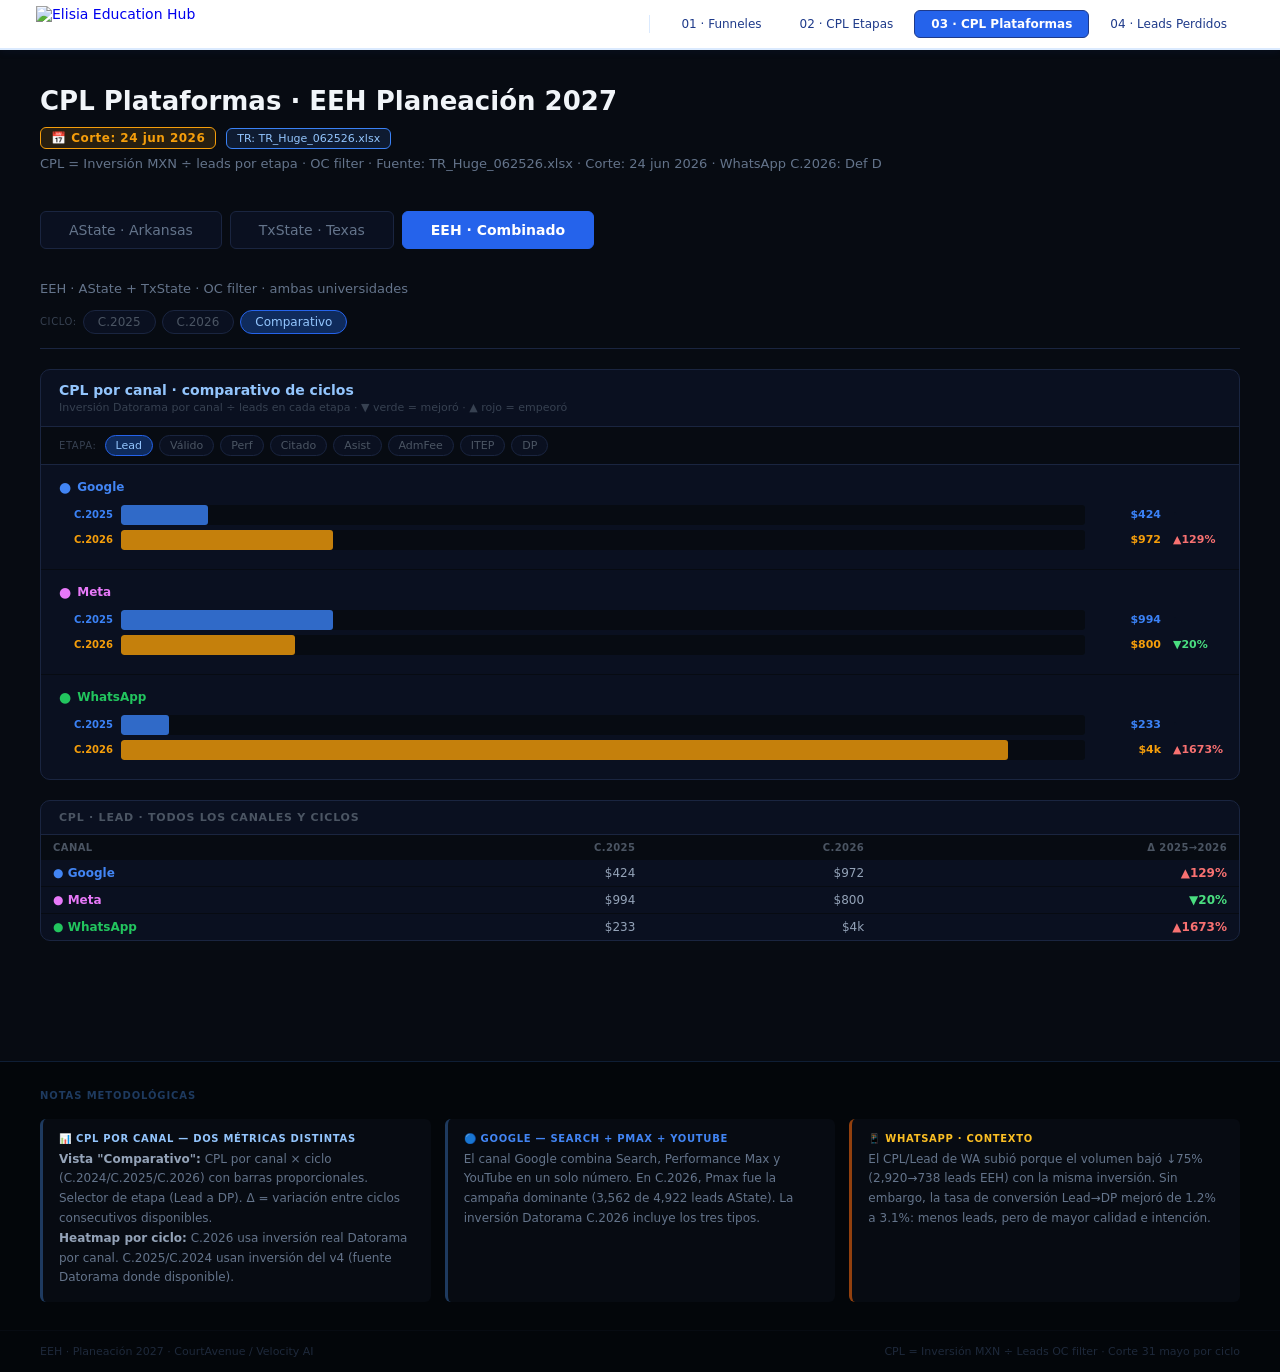
==== canal_rentabilidad.html @ 45e16dbb "Publicar dashboard CPL EEH (Arkansas + Texas) — corte 24/25-jun 2026, TR_Huge_062526 Sitio estático " ====
<!DOCTYPE html>
<html lang="es">
<head>
<meta charset="UTF-8">
<meta name="viewport" content="width=device-width, initial-scale=1">
<title>CPL Plataformas · EEH Planeación 2027</title>
<link rel="stylesheet" href="styles.css">
<style>
.ctrl-row{display:flex;align-items:center;gap:20px;flex-wrap:wrap;margin-bottom:20px;padding-bottom:14px;border-bottom:1px solid #1a2540}
.ctrl-grp{display:flex;align-items:center;gap:6px}
.ctrl-lbl{font-size:10px;color:#374151;text-transform:uppercase;letter-spacing:.06em}
.pill{padding:4px 14px;border-radius:20px;cursor:pointer;font-size:12px;font-weight:500;border:1px solid #1a2540;background:#0a1020;color:#4b5563;transition:.15s}
.pill.active{background:#0f2b5c;color:#93c5fd;border-color:#2563eb}

/* ── Delta Matrix ────────────────────────────────────────────────── */
.dm-wrap{background:#0a1020;border:1px solid #1a2540;border-radius:10px;overflow:hidden;margin-bottom:20px}
.dm-title{padding:12px 18px;border-bottom:1px solid #1a2540;display:flex;align-items:center;gap:12px;flex-wrap:wrap}
.dm-ttl{font-size:14px;font-weight:600;color:#93c5fd}
.dm-sub{font-size:11px;color:#374151}
.dm-legend{display:flex;gap:16px;flex-wrap:wrap;padding:8px 18px;background:#070b12;border-bottom:1px solid #1a2540}
.dm-li{display:flex;align-items:center;gap:6px;font-size:11px;color:#4b5563}
.dm-sq{width:10px;height:10px;border-radius:2px}
table.dm{width:100%;border-collapse:collapse}
table.dm thead th{background:#070b12;color:#374151;padding:8px 6px;text-align:center;font-size:10px;font-weight:600;text-transform:uppercase;letter-spacing:.04em;border-right:1px solid #0a1020;white-space:nowrap}
table.dm thead th:first-child{text-align:left;padding-left:16px;min-width:130px;color:#4b5563}
table.dm tbody tr{border-bottom:1px solid #070b12}
table.dm tbody tr:last-child{border-bottom:none}
table.dm td.dm-ch{padding:10px 8px 10px 16px;font-size:12px;font-weight:600;color:#94a3b8;white-space:nowrap;border-right:1px solid #070b12}
table.dm td.dm-ch span{margin-right:6px}
table.dm td.dm-cell{padding:8px 5px;text-align:center;border-right:1px solid #07090f;vertical-align:middle;min-width:88px;cursor:default}
.dm-pct{font-size:17px;font-weight:700;line-height:1.1}
.dm-mini{font-size:9px;color:#cbd5e1;margin-top:3px;white-space:nowrap}
.dm-dn{color:#4ade80}
.dm-up{color:#f87171}
.dm-flat{color:#4b5563}
.dm-new-lbl{font-size:9px;color:#374151;text-transform:uppercase;letter-spacing:.04em}
.dm-new-val{font-size:13px;font-weight:600;color:#6b7280;margin-top:2px}
.dm-new-sub{font-size:9px;color:#1e3a5f;margin-top:2px}
.dm-base{font-size:10px;color:#1e3a5f;font-style:italic}

/* ── Conversion strip ────────────────────────────────────────────── */
.conv-strip{background:#0a1020;border:1px solid #1a2540;border-radius:10px;padding:16px 18px;margin-bottom:20px}
.cs-ttl{font-size:12px;font-weight:600;color:#64748b;text-transform:uppercase;letter-spacing:.06em;margin-bottom:12px}
.cs-row{display:flex;align-items:center;gap:10px;margin-bottom:8px;flex-wrap:wrap}
.cs-row:last-child{margin-bottom:0}
.cs-ch{font-size:12px;font-weight:600;width:130px;flex-shrink:0}
.cs-bar-wrap{flex:1;min-width:200px;height:28px;background:#070b12;border-radius:4px;overflow:hidden;position:relative;display:flex;align-items:stretch}
.cs-bar25{height:100%;opacity:.55;border-radius:4px 0 0 4px}
.cs-bar26{height:100%;opacity:.85;margin-left:2px;border-radius:0 4px 4px 0}
.cs-labels{display:flex;align-items:center;gap:6px;font-size:11px;white-space:nowrap}
.cs-val25{color:#4b5563}
.cs-val26{font-weight:600}
.cs-arr{font-size:13px;font-weight:700}
.cs-arr.up{color:#4ade80}
.cs-arr.dn{color:#f87171}

/* ── Single-cycle heatmap ────────────────────────────────────────── */
.hm-wrap{background:#0a1020;border:1px solid #1a2540;border-radius:10px;overflow:hidden;margin-bottom:20px}
.hm-header{padding:12px 18px;border-bottom:1px solid #1a2540}
.hm-ttl{font-size:14px;font-weight:600;color:#93c5fd;margin-bottom:2px}
.hm-note{font-size:11px;color:#374151}
table.hm{width:100%;border-collapse:collapse}
table.hm thead th{background:#070b12;color:#4b5563;padding:8px 8px;text-align:center;font-size:10px;font-weight:600;text-transform:uppercase;letter-spacing:.04em;border-right:1px solid #0a1020}
table.hm thead th:first-child{text-align:left;padding-left:16px;width:130px}
table.hm tbody tr{border-bottom:1px solid #070b12}
table.hm tbody tr:last-child{border-bottom:none}
table.hm td.hm-ch{padding:10px 8px 10px 16px;font-size:12px;color:#94a3b8;font-weight:600;white-space:nowrap}
table.hm td.hm-ch span{margin-right:5px}
table.hm td.hm-cell{padding:9px 7px;text-align:center;font-size:12px;font-weight:600;border-right:1px solid #070b12}
table.hm td.hm-sub{font-size:9px;color:#374151;display:block;font-weight:400;margin-top:2px}
table.hm td.hm-dash{text-align:center;font-size:12px;color:#1e293b;border-right:1px solid #070b12;padding:9px 7px}
.hm-legend{display:flex;gap:16px;flex-wrap:wrap;padding:8px 18px;background:#070b12;border-top:1px solid #1a2540}
.lg-i{display:flex;align-items:center;gap:5px;font-size:11px;color:#4b5563}
.lg-sq{width:11px;height:11px;border-radius:2px}

/* ── Global chart ────────────────────────────────────────────────── */
.gchart-wrap{background:#0a1020;border:1px solid #1a2540;border-radius:10px;padding:20px 22px;margin-bottom:24px}
.gchart-ttl{font-size:14px;font-weight:600;color:#93c5fd;margin-bottom:4px}
.gchart-note{font-size:11px;color:#374151;margin-bottom:14px}
.gl-leg{display:flex;gap:14px;flex-wrap:wrap;margin-bottom:14px}
.gl-i{display:flex;align-items:center;gap:5px;font-size:11px;color:#64748b}
.gl-sw{width:22px;height:3px;border-radius:2px}
.gtbl-wrap{background:#0a1020;border:1px solid #1a2540;border-radius:10px;overflow:hidden;margin-bottom:24px}
.gtbl-hdr{padding:10px 18px;font-size:11px;font-weight:600;color:#4b5563;text-transform:uppercase;letter-spacing:.07em;border-bottom:1px solid #1a2540}
table.gtbl{width:100%;border-collapse:collapse;font-size:12px}
table.gtbl thead th{background:#070b12;color:#4b5563;padding:7px 12px;text-align:right;font-weight:600;font-size:10px;text-transform:uppercase}
table.gtbl thead th:first-child{text-align:left}
table.gtbl tbody td{padding:6px 12px;text-align:right;border-bottom:1px solid #070b12}
table.gtbl tbody td:first-child{text-align:left;color:#94a3b8}
table.gtbl tbody tr:last-child td{border-bottom:none}

svg text{font-family:'Inter',system-ui,sans-serif}

/* ── Comparativo chart ───────────────────────────────────────────── */
.cmp-wrap{background:#0a1020;border:1px solid #1a2540;border-radius:10px;overflow:hidden;margin-bottom:20px}
.cmp-hdr{padding:12px 18px;border-bottom:1px solid #1a2540}
.cmp-ttl{font-size:14px;font-weight:600;color:#93c5fd;margin-bottom:3px}
.cmp-sub{font-size:11px;color:#374151}
.cmp-stage-row{display:flex;align-items:center;gap:6px;padding:8px 18px;background:#070b12;border-bottom:1px solid #1a2540;flex-wrap:wrap}
.cmp-slbl{font-size:10px;color:#374151;text-transform:uppercase;letter-spacing:.06em;margin-right:2px}
.cmp-spill{padding:3px 10px;border-radius:12px;cursor:pointer;font-size:11px;font-weight:500;border:1px solid #1a2540;background:#0a1020;color:#4b5563;transition:.15s}
.cmp-spill.active{background:#0f2b5c;color:#93c5fd;border-color:#2563eb}
.cmp-ch-block{padding:14px 18px;border-bottom:1px solid #070b12}
.cmp-ch-block:last-child{border-bottom:none}
.cmp-ch-name{font-size:12px;font-weight:600;margin-bottom:10px;display:flex;align-items:center;gap:6px}
.cmp-bar-row{display:flex;align-items:center;gap:8px;margin-bottom:5px}
.cmp-bar-cy{font-size:10px;font-weight:600;width:54px;flex-shrink:0;text-align:right}
.cmp-bar-outer{flex:1;min-width:80px;height:20px;background:#070b12;border-radius:3px;overflow:hidden;position:relative}
.cmp-bar-fill{height:100%;border-radius:3px}
.cmp-bar-val{font-size:11px;font-weight:600;width:68px;flex-shrink:0;text-align:right}
.cmp-delta{font-size:11px;font-weight:700;width:52px;flex-shrink:0;text-align:left;padding-left:4px}
.cmp-delta.dn{color:#4ade80}
.cmp-delta.up{color:#f87171}
.cmp-delta.flat{color:#4b5563}
.cmp-nodata{font-size:11px;color:#1e293b;font-style:italic;margin-left:4px}

@media(max-width:768px){
  .ctrl-row{flex-direction:column;align-items:flex-start;gap:10px}
  .ctrl-grp{flex-wrap:wrap}
  .dm-wrap,.hm-wrap,.gchart-wrap,.gtbl-wrap,.conv-strip,.cmp-wrap{overflow-x:auto}
  .cs-bar-wrap{min-width:100px}
  .cmp-bar-outer{min-width:60px}
}
</style>
</head>
<body>

<nav class="site-nav">
  <a href="index.html" class="nav-brand"><img src="elisia-logo.webp" class="nav-logo" alt="Elisia Education Hub"></a>
  <div class="nav-sep"></div>
  <div class="nav-divider"></div>
  <a href="funneles_ciclos.html" class="nav-link">01 · Funneles</a>
  <a href="cpl_etapas.html" class="nav-link">02 · CPL Etapas</a>
  <a href="canal_rentabilidad.html" class="nav-link active">03 · CPL Plataformas</a>
  <a href="leads_perdidos.html" class="nav-link">04 · Leads Perdidos</a>
</nav>

<div class="page-body">

<div class="page-header">
  <h1>CPL Plataformas · EEH Planeación 2027</h1>
  <div style="display:flex;align-items:center;gap:10px;margin:6px 0 4px">
    <span id="corte-badge" style="background:#f59e0b22;border:1px solid #f59e0b;border-radius:6px;padding:3px 10px;font-size:12px;font-weight:700;color:#f59e0b;letter-spacing:.04em">📅 Corte: 24 jun 2026</span>
    <span id="tr-badge" style="background:#3b82f622;border:1px solid #3b82f6;border-radius:6px;padding:3px 10px;font-size:11px;color:#93c5fd">TR: TR_Huge_062526.xlsx</span>
  </div>
  <p class="sub" id="canal-sub">CPL = Inversión MXN ÷ leads por etapa · OC filter · WhatsApp C.2026: Def D — LeadSource=whatsapp/ca_facebook_whatsapp OR utm_id=genjo OR LeadManagement="Validado por Genjo"</p>
</div>

<div class="tabs">
  <div class="tab" onclick="setU('astate',this)">AState · Arkansas</div>
  <div class="tab" onclick="setU('txstate',this)">TxState · Texas</div>
  <div class="tab active" onclick="setU('eeh',this)">EEH · Combinado</div>
</div>
<div class="section" id="astate"></div>
<div class="section" id="txstate"></div>
<div class="section active" id="eeh"></div>

<script>
const CICLO_COLORS={'C.2024':'#94a3b8','C.2025':'#3b82f6','C.2026':'#f59e0b'};
// Opción Y · 3 canales de pago (classify_channel de cpl_app.py) · sin TikTok · sin Genjo
const CANAL_COLORS={'Google':'#4285F4','Meta':'#e879f9','WhatsApp':'#22c55e'};
const STAGES=['Lead','Válido','Perfilado','Citado','Asistido','AdmFee','ITEP','DP'];
const STAGES_S=['Lead','Válido','Perf','Citado','Asist','AdmFee','ITEP','DP'];
const PAID_CHS=['Google','Meta','WhatsApp'];

const CORTE_LABEL = '24 jun 2026';
const TR_FILE     = 'TR_Huge_062526.xlsx';

// TR_Huge_062526 (corte 24-jun) · scope Digital · 3 canales de pago classify_channel(cpl_app) · sin Genjo
// Solo canales digitales de pago — sin Web/Campus/Orgánico
// Google incluye Search + Pmax + YouTube combinados
const DATA={
  AState:{
    channels:{
      'Google': {'C.2025':[15168,2466,501,476,240,73,68,47],'C.2026':[5291,2155,325,271,147,42,34,26]},
      'Meta': {'C.2025':[4153,1784,752,709,345,88,81,52],'C.2026':[7182,2698,928,771,402,72,57,33]},
      'WhatsApp': {'C.2025':[2264,1505,433,406,217,46,44,30],'C.2026':[579,540,283,253,142,40,38,23]}
    },
    inv:{'C.2025':10621365,'C.2026':13566218},
    total:{'C.2025':[428,1442,4109,4319,7770,27516,29586,45390],'C.2026':[850,1937,5373,6147,9968,38431,45221,66501]},
    // Inversión real por canal (DATORAMA full cycle, mismo cálculo que cpl_app.py)
    channelInv:{
      'C.2025':{'Google':6192386,'Meta':3843039,'WhatsApp':585940},
      'C.2026':{'Google':4354150,'Meta':7203017,'WhatsApp':2009050}
    },
  },
  TxState:{
    channels:{
      'Google': {'C.2025':[5219,569,106,100,49,12,9,6],'C.2026':[572,227,60,47,26,3,3,1]},
      'Meta': {'C.2025':[3061,1046,380,359,134,17,14,11],'C.2026':[6326,2314,447,379,121,13,13,9]},
      'WhatsApp': {'C.2025':[1522,819,163,145,63,10,7,6],'C.2026':[182,154,88,81,36,5,4,1]}
    },
    inv:{'C.2025':6081691,'C.2026':6080463},
    total:{'C.2025':[566,2230,7462,7950,18047,93564,114749,155941],'C.2026':[768,1931,7497,8674,19489,116932,135121,225202]},
    // Inversión real por canal (DATORAMA full cycle, mismo cálculo que cpl_app.py)
    channelInv:{
      'C.2025':{'Google':2460798,'Meta':3325831,'WhatsApp':295061},
      'C.2026':{'Google':1344889,'Meta':3600592,'WhatsApp':1134983}
    },
  },
};

// EEH = AState + TxState combinados
function buildEEH(){
  const chs=PAID_CHS;
  const channels={};
  chs.forEach(ch=>{
    channels[ch]={};
    ['C.2025','C.2026'].forEach(cy=>{
      const dA=DATA.AState.channels[ch]?.[cy], dT=DATA.TxState.channels[ch]?.[cy];
      if(!dA&&!dT){delete channels[ch]?.[cy]; return;}
      const lA=Array.isArray(dA)?dA:dA?.leads||[],lT=Array.isArray(dT)?dT:dT?.leads||[];
      channels[ch][cy]=Array(8).fill(0).map((_,i)=>(lA[i]||0)+(lT[i]||0));
    });
  });
  const inv={'C.2025':DATA.AState.inv['C.2025']+DATA.TxState.inv['C.2025'],
             'C.2026':DATA.AState.inv['C.2026']+DATA.TxState.inv['C.2026']};
  // Inversión por canal EEH = AState + TxState (todos los ciclos con datos)
  const channelInv={};
  ['C.2025','C.2026'].forEach(cy=>{
    channelInv[cy]={};
    chs.forEach(ch=>{
      const iA=DATA.AState.channelInv?.[cy]?.[ch]||0;
      const iT=DATA.TxState.channelInv?.[cy]?.[ch]||0;
      if(iA||iT) channelInv[cy][ch]=iA+iT;
    });
  });
  // CPL global EEH: derivar leads totales de los arrays pre-calculados (incluye Web/orgánico)
  // para que coincida con cpl_etapas.html (inv total ÷ todos los leads, no solo paid)
  const total={};
  ['C.2025','C.2026'].forEach(cy=>{
    const invA=DATA.AState.inv[cy]||0, invT=DATA.TxState.inv[cy]||0;
    const cA=DATA.AState.total[cy]||[], cT=DATA.TxState.total[cy]||[];
    const totInv=invA+invT;
    total[cy]=Array(8).fill(0).map((_,i)=>{
      const lA=cA[i]>0?Math.round(invA/cA[i]):0;
      const lT=cT[i]>0?Math.round(invT/cT[i]):0;
      return (lA+lT)>0?Math.round(totInv/(lA+lT)):0;
    });
  });
  return{channels,inv,total,channelInv};
}
const EEH=buildEEH();

// Helper: inversión real por canal (Datorama) cuando disponible; fallback = total del ciclo
function getChInv(univData, ch, cy){
  return univData.channelInv?.[cy]?.[ch] ?? univData.inv?.[cy] ?? 0;
}
// Indica si hay inversión real para ese canal/ciclo
function hasRealInv(univData, ch, cy){
  return !!(univData.channelInv?.[cy]?.[ch]);
}

// Helper: get leads array (compatible with old {leads:[]} and new direct array formats)
function getLeads(univData,ch,cy){
  const d=univData.channels[ch]?.[cy]; if(!d) return null;
  return Array.isArray(d)?d:d.leads||null;
}
function getCPL(leads,inv){return leads&&leads[0]>0?Math.round(inv/leads[0]):0;}
function cplAt(leads,i,inv){return leads&&leads[i]>0?Math.round(inv/leads[i]):0;}
function fmtMXN(v){return v>=1e6?`$${(v/1e6).toFixed(2)}M`:v>=1000?`$${Math.round(v/1000)}k`:`$${v}`;}
function fmtPct(v){return `${v.toFixed(1)}%`;}

// ── Delta background color ────────────────────────────────────────
function dmBg(d){
  if(d===null) return '#0a1020';
  if(d<=-50) return '#041a0c';
  if(d<=-25) return '#062010';
  if(d<=-8)  return '#091a12';
  if(d<=8)   return '#0a1020';
  if(d<=25)  return '#1a0e0a';
  if(d<=50)  return '#200f0a';
  return '#1f0808';
}

// ── Delta Matrix (vista Todos: compara C.2025 → C.2026) ──────────
function buildDeltaMatrix(univData){
  const inv25=univData.inv['C.2025']||0, inv26=univData.inv['C.2026']||0;
  if(!inv25||!inv26) return '<p style="color:#374151;padding:16px">Sin datos comparativos.</p>';
  const hasReal26 = !!(univData.channelInv?.['C.2026']);

  let h=`<div class="dm-wrap">
    <div class="dm-title">
      <span class="dm-ttl">Delta CPL · C.2025 → C.2026 · por etapa del funnel</span>
      <span class="dm-sub">▼ verde = CPL bajó (mejor) · ▲ rojo = CPL subió (peor) · C.2026: inversión Datorama real por canal · C.2025: estimación Datorama por canal (nota: suma G+M+WA excede total AState en ~8%; usar como indicativo, no como cifra exacta)</span>
    </div>
    <div class="dm-legend">
      <div class="dm-li"><div class="dm-sq" style="background:#062010"></div>Mejoró &gt;25%</div>
      <div class="dm-li"><div class="dm-sq" style="background:#091a12"></div>Mejoró</div>
      <div class="dm-li"><div class="dm-sq" style="background:#0a1020"></div>Sin cambio</div>
      <div class="dm-li"><div class="dm-sq" style="background:#1a0e0a"></div>Empeoró</div>
      <div class="dm-li"><div class="dm-sq" style="background:#1f0808"></div>Empeoró &gt;50%</div>
      <div class="dm-li" style="margin-left:8px"><span style="color:#1e3a5f">Gris = sin base C.2025</span></div>
    </div>
    <div style="overflow-x:auto">
    <table class="dm">
      <thead><tr>
        <th>Canal</th>`;
  STAGES_S.forEach(s=>h+=`<th>${s}</th>`);
  h+=`</tr></thead><tbody>`;

  PAID_CHS.forEach(ch=>{
    const l25=getLeads(univData,ch,'C.2025'), l26=getLeads(univData,ch,'C.2026');
    if(!l25&&!l26) return;
    const clr=CANAL_COLORS[ch]||'#94a3b8';
    const baseBaja=!l25||l25[0]<80;
    const chLabel=ch==='Google Pmax'?'Pmax · YouTube':ch;
    h+=`<tr><td class="dm-ch"><span style="color:${clr}">●</span>${chLabel}</td>`;

    STAGES.forEach((st,i)=>{
      const chi25=getChInv(univData,ch,'C.2025');
      const chi26=getChInv(univData,ch,'C.2026');
      if(baseBaja){
        const v26=l26?.[i]||0;
        // Sin inversión real por canal → no mostrar CPL ficticio
        if(!hasRealInv(univData,ch,'C.2026')){
          h+=`<td class="dm-cell" style="background:#07090f"><span style="font-size:9px;color:#374151">sin inv.</span></td>`;return;
        }
        const c26=v26>0?Math.round(chi26/v26):0;
        if(!c26){h+=`<td class="dm-cell" style="background:#07090f"><span class="dm-base">—</span></td>`;return;}
        h+=`<td class="dm-cell" style="background:#0c1225">
          <div class="dm-new-lbl" style="font-size:9px;color:#1e3a5f;text-transform:uppercase">C.2026</div>
          <div style="font-size:13px;font-weight:600;color:#4b5563;margin-top:2px">${fmtMXN(c26)}</div>
          <div style="font-size:9px;color:#1e3a5f;margin-top:2px">${v26.toLocaleString()} leads</div>
        </td>`;return;
      }
      const v25=l25[i]||0, v26=l26?.[i]||0;
      const c25=v25>0?Math.round(chi25/v25):0;
      const c26=v26>0?Math.round(chi26/v26):0;
      if(!c25&&!c26){h+=`<td class="dm-cell" style="background:#07090f">—</td>`;return;}
      if(!c25||!c26){
        const cv=c25||c26;
        h+=`<td class="dm-cell" style="background:#0a1020"><span style="color:#374151">${fmtMXN(cv)}</span></td>`;return;
      }
      const d=Math.round((c26-c25)/c25*100);
      const bg=dmBg(d);
      const arrowCls=d<0?'dm-dn':d>0?'dm-up':'dm-flat';
      const arrow=d<0?'▼':d>0?'▲':'—';
      h+=`<td class="dm-cell" style="background:${bg}">
        <div class="dm-pct ${arrowCls}">${arrow}${Math.abs(d)}%</div>
        <div class="dm-mini">${fmtMXN(c25)}→${fmtMXN(c26)}</div>
      </td>`;
    });
    h+=`</tr>`;
  });
  h+=`</tbody></table></div></div>`;

  // Conversion quality strip
  h+=`<div class="conv-strip">
    <div class="cs-ttl">Calidad de conversión · % Lead → DP por canal</div>`;

  const maxR=Math.max(...PAID_CHS.map(ch=>{
    const l25=getLeads(univData,ch,'C.2025'), l26=getLeads(univData,ch,'C.2026');
    return Math.max(l25&&l25[0]>0?l25[7]/l25[0]*100:0, l26&&l26[0]>0?l26[7]/l26[0]*100:0);
  }).filter(v=>v>0))||1;

  PAID_CHS.forEach(ch=>{
    const l25=getLeads(univData,ch,'C.2025'), l26=getLeads(univData,ch,'C.2026');
    const r25=l25&&l25[0]>0?l25[7]/l25[0]*100:0;
    const r26=l26&&l26[0]>0?l26[7]/l26[0]*100:0;
    if(!r25&&!r26) return;
    const clr=CANAL_COLORS[ch]||'#94a3b8';
    const barW25=Math.round(r25/maxR*100), barW26=Math.round(r26/maxR*100);
    const dr=r25>0?Math.round((r26-r25)/r25*100):null;
    const arrCls=dr===null?'':dr>0?'up':'dn';
    const chLabel=ch==='Google Pmax'?'Pmax':ch;
    h+=`<div class="cs-row">
      <div class="cs-ch" style="color:${clr}"><span style="font-size:10px">●</span> ${chLabel}</div>
      <div class="cs-bar-wrap">
        ${r25>0?`<div class="cs-bar25" style="width:${barW25}%;background:${clr}"></div>`:''}
        ${r26>0?`<div class="cs-bar26" style="width:${barW26}%;background:${clr}"></div>`:''}
      </div>
      <div class="cs-labels">
        ${r25>0?`<span class="cs-val25">${r25.toFixed(2)}%</span>`:''}
        ${r25>0&&r26>0?`<span style="color:#1e3a5f">→</span>`:''}
        ${r26>0?`<span class="cs-val26" style="color:${clr}">${r26.toFixed(2)}%</span>`:''}
        ${dr!==null?`<span class="cs-arr ${arrCls}">${dr>0?'▲':'▼'}${Math.abs(dr)}%</span>`:''}
      </div>
    </div>`;
  });
  h+=`</div>`;
  return h;
}

// ── Single-cycle heatmap ──────────────────────────────────────────
function heatClr(t){
  const c=t<.5?[[74,222,128],[251,191,36]]:[[251,191,36],[248,113,113]];
  const s=t<.5?t*2:(t-.5)*2;
  return`rgb(${Math.round(c[0][0]+(c[1][0]-c[0][0])*s)},${Math.round(c[0][1]+(c[1][1]-c[0][1])*s)},${Math.round(c[0][2]+(c[1][2]-c[0][2])*s)})`;
}
function buildHeatmap(univData,ciclo){
  const entries=PAID_CHS.map(ch=>{
    const l=getLeads(univData,ch,ciclo); if(!l||!l[0]) return null;
    const real=hasRealInv(univData,ch,ciclo);
    if(!real) return null; // Sin inversión Datorama por canal → CPL no confiable
    const ci=getChInv(univData,ch,ciclo);
    const cpl=l.map(v=>v>0?Math.round(ci/v):0);
    const r=l[7]/l[0]*100;
    return{ch,cpl,leads:l,r,real};
  }).filter(Boolean);
  if(!entries.length) return '<p style="color:#374151;padding:16px">Sin datos.</p>';

  const mins=Array(8).fill(Infinity), maxs=Array(8).fill(0);
  entries.forEach(e=>e.cpl.forEach((v,i)=>{if(v>0){mins[i]=Math.min(mins[i],v);maxs[i]=Math.max(maxs[i],v);}}));
  const rVals=entries.map(e=>e.r).filter(v=>v>0);
  const rMin=Math.min(...rVals)||0, rMax=Math.max(...rVals)||1;

  let h=`<div class="hm-wrap">
    <div class="hm-header">
      <div class="hm-ttl">Mapa de calor · CPL por canal · ${ciclo}</div>
      <div class="hm-note">Verde = CPL más bajo (mejor) · Rojo = más alto · Comparación relativa entre canales en cada columna</div>
    </div>
    <div style="overflow-x:auto"><table class="hm">
      <thead><tr><th>Canal</th>`;
  STAGES_S.forEach(s=>h+=`<th>${s}</th>`);
  h+=`<th>L→DP</th></tr></thead><tbody>`;

  entries.forEach(e=>{
    const clr=CANAL_COLORS[e.ch]||'#94a3b8';
    const lbl=e.ch==='Google Pmax'?'Pmax':e.ch;
    const tag=e.real?'':' <span style="color:#374151;font-size:8px">est.</span>';
    h+=`<tr><td class="hm-ch"><span style="color:${clr}">●</span>${lbl}${tag}</td>`;
    e.cpl.forEach((v,i)=>{
      if(!v||maxs[i]===0){h+=`<td class="hm-dash">—</td>`;return;}
      const norm=maxs[i]===mins[i]?0.5:(v-mins[i])/(maxs[i]-mins[i]);
      const bg=heatClr(norm);
      h+=`<td class="hm-cell" style="background:${bg}18;border-bottom:3px solid ${bg}50">
        <span style="color:${bg}">${fmtMXN(v)}</span>
        <span class="hm-sub">${e.leads[i].toLocaleString()}</span>
      </td>`;
    });
    if(e.r>0){
      const norm=rMax===rMin?0.5:1-(e.r-rMin)/(rMax-rMin);
      const bg=heatClr(norm);
      h+=`<td class="hm-cell" style="background:${bg}18;border-bottom:3px solid ${bg}50"><span style="color:${bg}">${e.r.toFixed(2)}%</span></td>`;
    } else h+=`<td class="hm-dash">—</td>`;
    h+=`</tr>`;
  });
  h+=`</tbody></table>
    <div class="hm-legend">
      <div class="lg-i"><div class="lg-sq" style="background:#4ade80"></div>Más barato</div>
      <div class="lg-i"><div class="lg-sq" style="background:#fbbf24"></div>Intermedio</div>
      <div class="lg-i"><div class="lg-sq" style="background:#f87171"></div>Más caro</div>
      <div class="lg-i" style="margin-left:8px;color:#374151">Último col = % Lead→DP</div>
    </div>
  </div></div>`;
  return h;
}

// ── Global CPL line chart ─────────────────────────────────────────
function buildGlobalChart(totalData){
  const ciclos=Object.keys(totalData).filter(c=>totalData[c]);
  const W=720,H=210,PL=58,PR=20,PT=26,PB=34,MID=330;
  const CW_L=MID-PL,CW_R=W-PR-MID,CH=H-PT-PB;
  let maxL=0,maxR=0;
  ciclos.forEach(c=>{const a=totalData[c];[0,1,2,3].forEach(i=>{if(a[i]>maxL)maxL=a[i];});[3,4,5,6,7].forEach(i=>{if(a[i]>maxR)maxR=a[i];});});
  maxL=Math.ceil(maxL*1.12);maxR=Math.ceil(maxR*1.12);
  const xL=i=>PL+i*(CW_L/3),xR=i=>MID+i*(CW_R/4);
  const yL=v=>v?PT+CH-(v/maxL)*CH:null,yR=v=>v?PT+CH-(v/maxR)*CH:null;
  const fK=v=>v>=1e6?`${(v/1e6).toFixed(1)}M`:v>=1000?`${Math.round(v/1000)}k`:`${v}`;
  let s=`<svg width="${W}" height="${H}" viewBox="0 0 ${W} ${H}" style="display:block;overflow:visible">`;
  [.25,.5,.75,1].forEach(f=>{
    const yl=PT+CH-f*CH;
    s+=`<line x1="${PL}" y1="${yl}" x2="${MID}" y2="${yl}" stroke="#0f1e35" stroke-width="1"/>`;
    s+=`<text x="${PL-4}" y="${yl+4}" text-anchor="end" font-size="9" fill="#374151">${fK(Math.round(maxL*f))}</text>`;
    s+=`<line x1="${MID}" y1="${yl}" x2="${W-PR}" y2="${yl}" stroke="#0f1e35" stroke-width="1"/>`;
    s+=`<text x="${W-PR+3}" y="${yl+4}" font-size="9" fill="#374151">${fK(Math.round(maxR*f))}</text>`;
  });
  s+=`<text x="${PL+(MID-PL)/2}" y="${PT-10}" text-anchor="middle" font-size="9" fill="#1e3a5f" font-weight="600">ADQUISICIÓN</text>`;
  s+=`<text x="${MID+(W-PR-MID)/2}" y="${PT-10}" text-anchor="middle" font-size="9" fill="#1e3a5f" font-weight="600">CONVERSIÓN PROFUNDA</text>`;
  s+=`<line x1="${MID}" y1="${PT-6}" x2="${MID}" y2="${H-PB}" stroke="#1e3a5f" stroke-width="1.5" stroke-dasharray="4,3"/>`;
  ['Lead','Válido','Perf','Citado'].forEach((n,i)=>s+=`<text x="${xL(i)}" y="${H-PB+14}" text-anchor="middle" font-size="9" fill="#4b5563">${n}</text>`);
  ['Citado','Asist','AdmFee','ITEP','DP'].forEach((n,i)=>s+=`<text x="${xR(i)}" y="${H-PB+14}" text-anchor="middle" font-size="9" fill="#4b5563">${n}</text>`);
  ciclos.forEach(c=>{
    const arr=totalData[c],clr=CICLO_COLORS[c]||'#94a3b8';
    const lp=[0,1,2,3].map((si,xi)=>({x:xL(xi),y:yL(arr[si]),v:arr[si]})).filter(p=>p.y);
    if(lp.length>1){
      s+=`<path d="${lp.map((p,i)=>`${i===0?'M':'L'}${p.x},${p.y}`).join(' ')}" stroke="${clr}" stroke-width="1.5" fill="none"/>`;
      lp.forEach((p,i)=>{s+=`<circle cx="${p.x}" cy="${p.y}" r="3" fill="${clr}"/>`;if(i===0||i===lp.length-1)s+=`<text x="${p.x}" y="${p.y-8}" text-anchor="middle" font-size="9" fill="${clr}">${fK(p.v)}</text>`;});
    }
    const rp=[3,4,5,6,7].map((si,xi)=>({x:xR(xi),y:yR(arr[si]),v:arr[si]})).filter(p=>p.y);
    if(rp.length>1){
      s+=`<path d="${rp.map((p,i)=>`${i===0?'M':'L'}${p.x},${p.y}`).join(' ')}" stroke="${clr}" stroke-width="1.5" fill="none"/>`;
      rp.forEach((p,i)=>{s+=`<circle cx="${p.x}" cy="${p.y}" r="3" fill="${clr}"/>`;if(i===0||i===rp.length-1)s+=`<text x="${p.x}" y="${p.y-8}" text-anchor="middle" font-size="9" fill="${clr}">${fK(p.v)}</text>`;});
    }
  });
  const legY=H-PB+28;
  ciclos.forEach((c,i)=>{const clr=CICLO_COLORS[c]||'#94a3b8';s+=`<rect x="${PL+i*90}" y="${legY}" width="18" height="3" rx="1" fill="${clr}"/><text x="${PL+i*90+22}" y="${legY+4}" font-size="10" fill="${clr}">${c}</text>`;});
  return s+`</svg>`;
}
function buildGlobalTable(totalData){
  const ciclos=Object.keys(totalData).filter(c=>totalData[c]);
  const fMXN=v=>v>=1e6?`$${(v/1e6).toFixed(2)}M`:v>=1000?`$${Math.round(v/1000)}k`:`$${v}`;
  let h=`<table class="gtbl"><thead><tr><th>Etapa</th>`;
  ciclos.forEach(c=>h+=`<th style="color:${CICLO_COLORS[c]||'#94a3b8'}">${c}</th>`);
  if(ciclos.length>=2) h+=`<th>${ciclos[ciclos.length-2].replace('C.','')}→${ciclos[ciclos.length-1].replace('C.','')}</th>`;
  h+=`</tr></thead><tbody>`;
  STAGES.forEach((sn,si)=>{
    const vals=ciclos.map(c=>totalData[c]?.[si]||0);
    h+=`<tr><td>${sn}</td>`;
    vals.forEach(v=>h+=`<td>${v?fMXN(v):'—'}</td>`);
    if(ciclos.length>=2&&vals[0]&&vals[vals.length-1]){
      const d=Math.round((vals[vals.length-1]-vals[vals.length-2])/vals[vals.length-2]*100);
      h+=`<td style="color:${d<0?'#4ade80':'#f87171'};font-weight:600">${d<0?'▼':'▲'} ${Math.abs(d)}%</td>`;
    } else h+=`<td style="color:#374151">—</td>`;
    h+=`</tr>`;
  });
  return h+`</tbody></table>`;
}

// ── Comparativo chart ────────────────────────────────────────────
const COMP_STAGE={astate:0,txstate:0,eeh:0};

function buildComparativo(univData,uid,stageIdx){
  stageIdx=stageIdx||COMP_STAGE[uid]||0;
  const ALL_CY=['C.2024','C.2025','C.2026'];
  // Ciclos que tienen al menos un canal con datos
  const availCy=ALL_CY.filter(cy=>PAID_CHS.some(ch=>{const l=getLeads(univData,ch,cy);return l&&l[stageIdx]>0;}));
  if(availCy.length===0) return '<p style="color:#374151;padding:16px">Sin datos.</p>';

  // CPL por canal × ciclo en etapa stageIdx
  const cplD={};
  PAID_CHS.forEach(ch=>{
    cplD[ch]={};
    availCy.forEach(cy=>{
      const l=getLeads(univData,ch,cy);
      if(!l||!l[stageIdx]) return;
      const inv=getChInv(univData,ch,cy);
      cplD[ch][cy]=Math.round(inv/l[stageIdx]);
    });
  });

  // Escala global
  const allVals=Object.values(cplD).flatMap(d=>Object.values(d)).filter(v=>v>0);
  const maxCPL=Math.max(...allVals,1);

  // Selectores de etapa
  let h=`<div class="cmp-wrap">
  <div class="cmp-hdr">
    <div class="cmp-ttl">CPL por canal · comparativo de ciclos</div>
    <div class="cmp-sub">Inversión Datorama por canal ÷ leads en cada etapa · ▼ verde = mejoró · ▲ rojo = empeoró</div>
  </div>
  <div class="cmp-stage-row"><span class="cmp-slbl">Etapa:</span>`;
  STAGES_S.forEach((s,i)=>{
    h+=`<div class="cmp-spill${i===stageIdx?' active':''}" onclick="setCmpStage('${uid}',${i})">${s}</div>`;
  });
  h+=`</div>`;

  // Barra por canal
  PAID_CHS.forEach(ch=>{
    const chD=cplD[ch];
    const cyCnt=Object.keys(chD).length;
    if(!cyCnt) return;
    const clr=CANAL_COLORS[ch]||'#94a3b8';
    h+=`<div class="cmp-ch-block">
      <div class="cmp-ch-name" style="color:${clr}"><span style="font-size:14px">●</span>${ch}</div>`;

    availCy.forEach((cy,cyIdx)=>{
      const val=chD[cy];
      const cyClr=CICLO_COLORS[cy]||'#94a3b8';
      const barW=val?Math.round(val/maxCPL*92):0;

      // Delta respecto al ciclo anterior disponible
      let deltaHtml='<span></span>';
      if(cyIdx>0){
        const prev=availCy.slice(0,cyIdx).reverse().find(pcy=>chD[pcy]);
        if(prev&&val&&chD[prev]){
          const d=Math.round((val-chD[prev])/chD[prev]*100);
          const cls=d<0?'dn':d>0?'up':'flat';
          deltaHtml=`<span class="cmp-delta ${cls}">${d<0?'▼':'▲'}${Math.abs(d)}%</span>`;
        } else {
          deltaHtml=`<span class="cmp-delta flat">—</span>`;
        }
      } else {
        deltaHtml=`<span class="cmp-delta flat" style="color:#0a1020">·</span>`;
      }

      h+=`<div class="cmp-bar-row">
        <div class="cmp-bar-cy" style="color:${cyClr}">${cy}</div>
        <div class="cmp-bar-outer">
          ${val?`<div class="cmp-bar-fill" style="width:${barW}%;background:${cyClr};opacity:.8"></div>`:''}
        </div>
        <div class="cmp-bar-val" style="color:${val?cyClr:'#1e293b'}">${val?fmtMXN(val):'—'}</div>
        ${deltaHtml}
      </div>`;
    });
    h+=`</div>`;
  });
  h+=`</div>`;

  // Tabla resumen
  h+=`<div class="gtbl-wrap">
    <div class="gtbl-hdr">CPL · ${STAGES[stageIdx]} · todos los canales y ciclos</div>
    <div style="overflow-x:auto"><table class="gtbl"><thead><tr><th>Canal</th>`;
  availCy.forEach(cy=>h+=`<th>${cy}</th>`);
  for(let i=1;i<availCy.length;i++) h+=`<th>Δ ${availCy[i-1].slice(2)}→${availCy[i].slice(2)}</th>`;
  h+=`</tr></thead><tbody>`;

  PAID_CHS.forEach(ch=>{
    const vals=availCy.map(cy=>cplD[ch][cy]||null);
    if(vals.every(v=>!v)) return;
    const clr=CANAL_COLORS[ch]||'#94a3b8';
    h+=`<tr><td style="color:${clr};font-weight:600">● ${ch}</td>`;
    vals.forEach(v=>h+=`<td style="color:${v?'#94a3b8':'#1e293b'}">${v?fmtMXN(v):'—'}</td>`);
    for(let i=1;i<availCy.length;i++){
      const prev=vals[i-1],curr=vals[i];
      if(prev&&curr){const d=Math.round((curr-prev)/prev*100);h+=`<td style="color:${d<0?'#4ade80':'#f87171'};font-weight:600">${d<0?'▼':'▲'}${Math.abs(d)}%</td>`;}
      else h+=`<td style="color:#1e293b">—</td>`;
    }
    h+=`</tr>`;
  });
  h+=`</tbody></table></div></div>`;
  return h;
}

function setCmpStage(uid,idx){
  COMP_STAGE[uid]=idx;
  const uD=getUnivData(uid);
  document.getElementById(`content-${uid}`).innerHTML=buildComparativo(uD,uid,idx);
}

// ── Estado + render ───────────────────────────────────────────────
const ST={astate:{ciclo:'C.2026'},txstate:{ciclo:'C.2026'},eeh:{ciclo:'Comparativo'}};

function getUnivData(uid){return uid==='astate'?DATA.AState:uid==='txstate'?DATA.TxState:EEH;}

function renderContent(uid){
  const uD=getUnivData(uid), {ciclo}=ST[uid];
  const el=document.getElementById(`content-${uid}`);
  if(ciclo==='Comparativo'){
    el.innerHTML=buildComparativo(uD,uid);
  } else {
    const leg=Object.keys(uD.total).filter(c=>uD.total[c]).map(c=>`<div class="gl-i"><div class="gl-sw" style="background:${CICLO_COLORS[c]||'#94a3b8'}"></div>${c}</div>`).join('');
    el.innerHTML=buildHeatmap(uD,ciclo)+`
      <div class="gchart-wrap">
        <div class="gchart-ttl">CPL Global · todos los canales combinados</div>
        <div class="gchart-note">Inversión total ÷ leads totales por etapa</div>
        <div class="gl-leg">${leg}</div>
        ${buildGlobalChart(uD.total)}
      </div>
      <div class="gtbl-wrap">
        <div class="gtbl-hdr">CPL por etapa en MXN — comparativo por ciclo</div>
        ${buildGlobalTable(uD.total)}
      </div>`;
  }
}

function renderSection(uid){
  const uD=getUnivData(uid);
  const name=uid==='astate'?'Arkansas State · AState':uid==='txstate'?'Texas State · TxState':'EEH · AState + TxState';
  const ciclosDisp=Object.keys(uD.total).filter(c=>uD.total[c]);
  document.getElementById(uid).innerHTML=`
    <h2 style="font-size:13px;color:#64748b;font-weight:500;margin-bottom:14px">${name} · OC filter · ambas universidades</h2>
    <div class="ctrl-row">
      <div class="ctrl-grp">
        <span class="ctrl-lbl">Ciclo:</span>
        ${ciclosDisp.map(c=>`<div class="pill${ST[uid].ciclo===c?' active':''}" onclick="setCiclo('${uid}','${c}',this)">${c}</div>`).join('')}
        <div class="pill${ST[uid].ciclo==='Comparativo'?' active':''}" onclick="setCiclo('${uid}','Comparativo',this)">Comparativo</div>
      </div>
    </div>
    <div id="content-${uid}"></div>`;
  renderContent(uid);
}

function setU(id,el){
  document.querySelectorAll('.tab').forEach(t=>t.classList.remove('active'));
  document.querySelectorAll('.section').forEach(s=>s.classList.remove('active'));
  el.classList.add('active');
  document.getElementById(id).classList.add('active');
}
function setCiclo(uid,ciclo,el){
  ST[uid].ciclo=ciclo;
  document.getElementById(uid).querySelectorAll('.ctrl-grp .pill').forEach(p=>p.classList.remove('active'));
  el.classList.add('active');
  renderContent(uid);
}

renderSection('astate');
renderSection('txstate');
renderSection('eeh');

// Actualizar textos estáticos con constantes dinámicas
const _cb=document.getElementById('corte-badge'); if(_cb) _cb.textContent=`📅 Corte: ${CORTE_LABEL}`;
const _tb=document.getElementById('tr-badge');    if(_tb) _tb.textContent=`TR: ${TR_FILE}`;
const _cs=document.getElementById('canal-sub');   if(_cs) _cs.textContent=`CPL = Inversión MXN ÷ leads por etapa · OC filter · Fuente: ${TR_FILE} · Corte: ${CORTE_LABEL} · WhatsApp C.2026: Def D`;
const _cf=document.getElementById('canal-footer');if(_cf) _cf.textContent=`CPL = Inversión MXN ÷ Leads OC filter · Fuente: ${TR_FILE} · Corte ${CORTE_LABEL}`;
</script>

</div><!-- end .page-body -->

<div class="page-notes">
  <div class="pn-title">Notas metodológicas</div>
  <div class="pn-grid">
    <div class="pn-item">
      <div class="pn-tag" style="color:#93c5fd">📊 CPL por canal — dos métricas distintas</div>
      <div class="pn-body"><strong>Vista "Comparativo":</strong> CPL por canal × ciclo (C.2024/C.2025/C.2026) con barras proporcionales. Selector de etapa (Lead a DP). Δ = variación entre ciclos consecutivos disponibles.<br><strong>Heatmap por ciclo:</strong> C.2026 usa inversión real Datorama por canal. C.2025/C.2024 usan inversión del v4 (fuente Datorama donde disponible).</div>
    </div>
    <div class="pn-item">
      <div class="pn-tag" style="color:#4285F4">🔵 Google — Search + Pmax + YouTube</div>
      <div class="pn-body">El canal Google combina Search, Performance Max y YouTube en un solo número. En C.2026, Pmax fue la campaña dominante (3,562 de 4,922 leads AState). La inversión Datorama C.2026 incluye los tres tipos.</div>
    </div>
    <div class="pn-item amber">
      <div class="pn-tag" style="color:#fbbf24">📱 WhatsApp · contexto</div>
      <div class="pn-body">El CPL/Lead de WA subió porque el volumen bajó ↓75% (2,920→738 leads EEH) con la misma inversión. Sin embargo, la tasa de conversión Lead→DP mejoró de 1.2% a 3.1%: menos leads, pero de mayor calidad e intención.</div>
    </div>
  </div>
</div>
<div class="page-footer">
  <span>EEH · Planeación 2027 · CourtAvenue / Velocity AI</span>
  <span id="canal-footer">CPL = Inversión MXN ÷ Leads OC filter · Corte 31 mayo por ciclo</span>
</div>
</body>
</html>
---- styles.css ----
/* ── EEH · Planeación 2027 · Shared Styles ── */

/* Variables */
:root {
  --bg:        #070b12;
  --bg-card:   #0e1520;
  --bg-panel:  #0a1020;
  --bg-deep:   #030508;
  --border:    #1a2540;
  --border-subtle: #0f1e35;

  --txt-primary:   #f1f5f9;
  --txt-secondary: #94a3b8;
  --txt-muted:     #64748b;
  --txt-dim:       #374151;

  --blue:       #2563eb;
  --blue-deep:  #1e3a8a;
  --blue-light: #93c5fd;
  --blue-pale:  #dbeafe;
  --blue-bg:    #0f2b5c;

  --green: #4ade80;
  --amber: #fbbf24;
  --red:   #f87171;

  --r-sm: 6px;
  --r:    10px;
  --r-lg: 14px;

  --font: 'Inter', system-ui, -apple-system, sans-serif;
  --nav-h: 50px;
}

/* Reset */
*, *::before, *::after { box-sizing: border-box; margin: 0; padding: 0; }

body {
  background: var(--bg);
  color: var(--txt-secondary);
  font-family: var(--font);
  font-size: 14px;
  min-height: 100vh;
  padding-top: var(--nav-h);  /* compensar nav fixed */
}

/* ── NAV (fixed, full-width, idéntico en todas las páginas) ── */
.site-nav {
  position: fixed;
  top: 0; left: 0; right: 0;
  height: var(--nav-h);
  z-index: 200;
  display: flex;
  align-items: center;
  gap: 4px;
  padding: 0 36px;
  background: #ffffff;
  border-bottom: 2px solid var(--blue-pale);
  box-shadow: 0 2px 8px rgba(30,58,138,.10);
}

.nav-logo{height:36px;width:auto;display:block}
.nav-brand{display:flex;align-items:center;text-decoration:none;flex-shrink:0}
a.nav-brand:hover { color: var(--blue); }
.nav-sep   { flex: 1; }
.nav-divider { width: 1px; height: 18px; background: var(--blue-pale); margin: 0 10px; }
.nav-link {
  font-size: 12px;
  font-weight: 500;
  color: var(--blue-deep);
  text-decoration: none;
  padding: 6px 16px;
  border-radius: var(--r-sm);
  border: 1px solid transparent;
  white-space: nowrap;
  transition: background .15s, color .15s;
}
.nav-link:hover { background: #eff6ff; border-color: var(--blue-pale); }
.nav-link.active {
  background: var(--blue);
  color: #ffffff;
  border-color: var(--blue-deep);
  font-weight: 700;
}

/* ── CONTENIDO (wrapper con padding horizontal) ── */
.page-body {
  padding: 36px 40px 48px;
}

/* ── CABECERA DE PÁGINA ── */
.page-header { margin-bottom: 36px; }
.page-header h1 {
  font-size: 26px;
  font-weight: 700;
  color: var(--txt-primary);
  line-height: 1.2;
  margin-bottom: 10px;
}
.page-header .sub {
  font-size: 13px;
  color: var(--txt-muted);
  line-height: 1.65;
}

/* ── TABS (universidades) ── */
.tabs { display: flex; gap: 8px; margin-bottom: 32px; flex-wrap: wrap; }
.tab {
  padding: 10px 28px;
  background: var(--bg-panel);
  color: var(--txt-muted);
  border: 1px solid var(--border);
  border-radius: var(--r-sm);
  cursor: pointer;
  font-size: 14px;
  font-weight: 500;
  font-family: var(--font);
  transition: .15s;
}
.tab:hover { border-color: var(--blue); color: var(--blue-light); }
.tab.active {
  background: var(--blue);
  color: #ffffff;
  border-color: var(--blue);
  font-weight: 700;
}
.section { display: none; }
.section.active { display: block; }

/* ── SECTION LABEL ── */
.section-label {
  font-size: 11px;
  font-weight: 600;
  color: var(--txt-dim);
  text-transform: uppercase;
  letter-spacing: .08em;
  margin: 32px 0 14px;
}

/* ── CARD ── */
.card {
  background: var(--bg-card);
  border: 1px solid var(--border);
  border-radius: var(--r-lg);
  padding: 20px 22px;
}
.card-ttl {
  font-size: 11px;
  font-weight: 700;
  color: var(--txt-dim);
  text-transform: uppercase;
  letter-spacing: .07em;
  margin-bottom: 14px;
}

/* ── CHART WRAP ── */
.chart-wrap {
  background: var(--bg-card);
  border: 1px solid var(--border);
  border-radius: var(--r-lg);
  padding: 22px;
  margin-bottom: 28px;
}
.chart-ttl  { font-size: 15px; font-weight: 700; color: var(--blue-light); margin-bottom: 6px; }
.chart-note { font-size: 11px; color: var(--txt-dim); margin-bottom: 18px; line-height: 1.55; }
svg.cpline  { display: block; width: 100%; overflow: visible; }

/* ── LEGEND ── */
.legend { display: flex; gap: 18px; flex-wrap: wrap; margin-bottom: 18px; }
.lg { display: flex; align-items: center; gap: 6px; font-size: 12px; color: var(--txt-muted); }
.lg-line { width: 28px; height: 3px; border-radius: 2px; }
.lg-dot  { width: 8px; height: 8px; border-radius: 50%; }

/* ── WARN BOX ── */
.warn-box {
  background: #1a0a00;
  border: 1px solid #7c3a00;
  border-radius: var(--r);
  padding: 16px 20px;
  margin-bottom: 28px;
}
.warn-ttl {
  font-size: 12px; font-weight: 700; color: #fb923c;
  text-transform: uppercase; letter-spacing: .06em; margin-bottom: 8px;
}
.warn-body { font-size: 13px; color: #d97706; line-height: 1.65; }
.warn-body strong { color: var(--amber); }

/* ── OBS PANEL ── */
.obs-grid { display: grid; grid-template-columns: 1fr 1fr; gap: 18px; margin-bottom: 28px; }
.obs-card { background: var(--bg-card); border: 1px solid var(--border); border-radius: var(--r-lg); padding: 18px 20px; }
.obs-ttl  { font-size: 13px; font-weight: 700; text-transform: uppercase; letter-spacing: .06em; margin-bottom: 12px; }
.obs-item { display: flex; gap: 8px; margin-bottom: 8px; font-size: 13px; line-height: 1.55; }
.obs-icon { flex-shrink: 0; font-size: 14px; width: 20px; }
.obs-txt  { color: var(--txt-secondary); }
.obs-txt strong { color: var(--txt-primary); }

/* ── TABLES ── */
.tbl-wrap {
  background: var(--bg-card);
  border: 1px solid var(--border);
  border-radius: var(--r);
  overflow: hidden;
  margin-bottom: 20px;
}
table { width: 100%; border-collapse: collapse; font-size: 12px; }
thead th {
  background: var(--bg-panel);
  color: var(--txt-dim);
  padding: 9px 12px;
  text-align: right;
  font-weight: 600;
  font-size: 11px;
  text-transform: uppercase;
  letter-spacing: .04em;
}
thead th:first-child { text-align: left; }
tbody td { padding: 7px 12px; text-align: right; border-bottom: 1px solid var(--bg-panel); }
tbody td:first-child { text-align: left; color: var(--txt-secondary); font-weight: 500; }
tbody tr.total-row td { background: #0c1829; font-weight: 700; }
tbody tr.total-row td:first-child { color: var(--blue-light); }
.green  { color: var(--green); }
.yellow { color: var(--amber); }
.red    { color: var(--red); }
.dim    { color: var(--txt-dim); }

/* ── PAGE NOTES (footer metodológico) ── */
.page-notes {
  padding: 28px 40px;
  background: #03060a;
  border-top: 1px solid var(--border-subtle);
  margin-top: 48px;
}
.pn-title {
  font-size: 10px; font-weight: 700; color: #1e3a5f;
  text-transform: uppercase; letter-spacing: .09em; margin-bottom: 18px;
}
.pn-grid { display: grid; grid-template-columns: repeat(3,1fr); gap: 14px; }
.pn-item {
  background: var(--bg);
  border-radius: var(--r-sm);
  padding: 14px 16px;
  border-left: 3px solid #1e3a5f;
}
.pn-item.green { border-left-color: #166534; }
.pn-item.amber { border-left-color: #92400e; }
.pn-tag { font-size: 10px; font-weight: 700; text-transform: uppercase; letter-spacing: .07em; margin-bottom: 6px; }
.pn-body { font-size: 12px; color: var(--txt-muted); line-height: 1.65; }
.pn-body strong { color: var(--txt-secondary); }
.pn-body code { background: var(--border-subtle); color: var(--blue-light); padding: 1px 5px; border-radius: 3px; font-size: 11px; }

/* ── PAGE FOOTER ── */
.page-footer {
  padding: 14px 40px;
  font-size: 11px;
  color: #1e293b;
  display: flex;
  justify-content: space-between;
  border-top: 1px solid #070b12;
  background: #03060a;
}

/* ── RESPONSIVE ── */
@media (max-width: 900px) {
  .page-body { padding: 24px 20px 40px; }
  .page-notes, .page-footer { padding-left: 20px; padding-right: 20px; }
}
@media (max-width: 600px) {
  :root { --nav-h: 100px; } /* nav wraps on mobile */
  body { padding-top: var(--nav-h); }
  .site-nav { padding: 8px 14px; flex-wrap: wrap; height: auto; }
  .nav-divider { display: none; }
  .nav-link { font-size: 11px; padding: 4px 10px; }
  .tabs { gap: 4px; }
  .tab { padding: 8px 16px; font-size: 12px; }
  .page-body { padding: 16px 14px 32px; }
  .page-notes { padding: 20px 14px; }
  .pn-grid { grid-template-columns: 1fr; }
  .page-footer { flex-direction: column; gap: 4px; padding: 12px 14px; }
  .obs-grid { grid-template-columns: 1fr; }
}
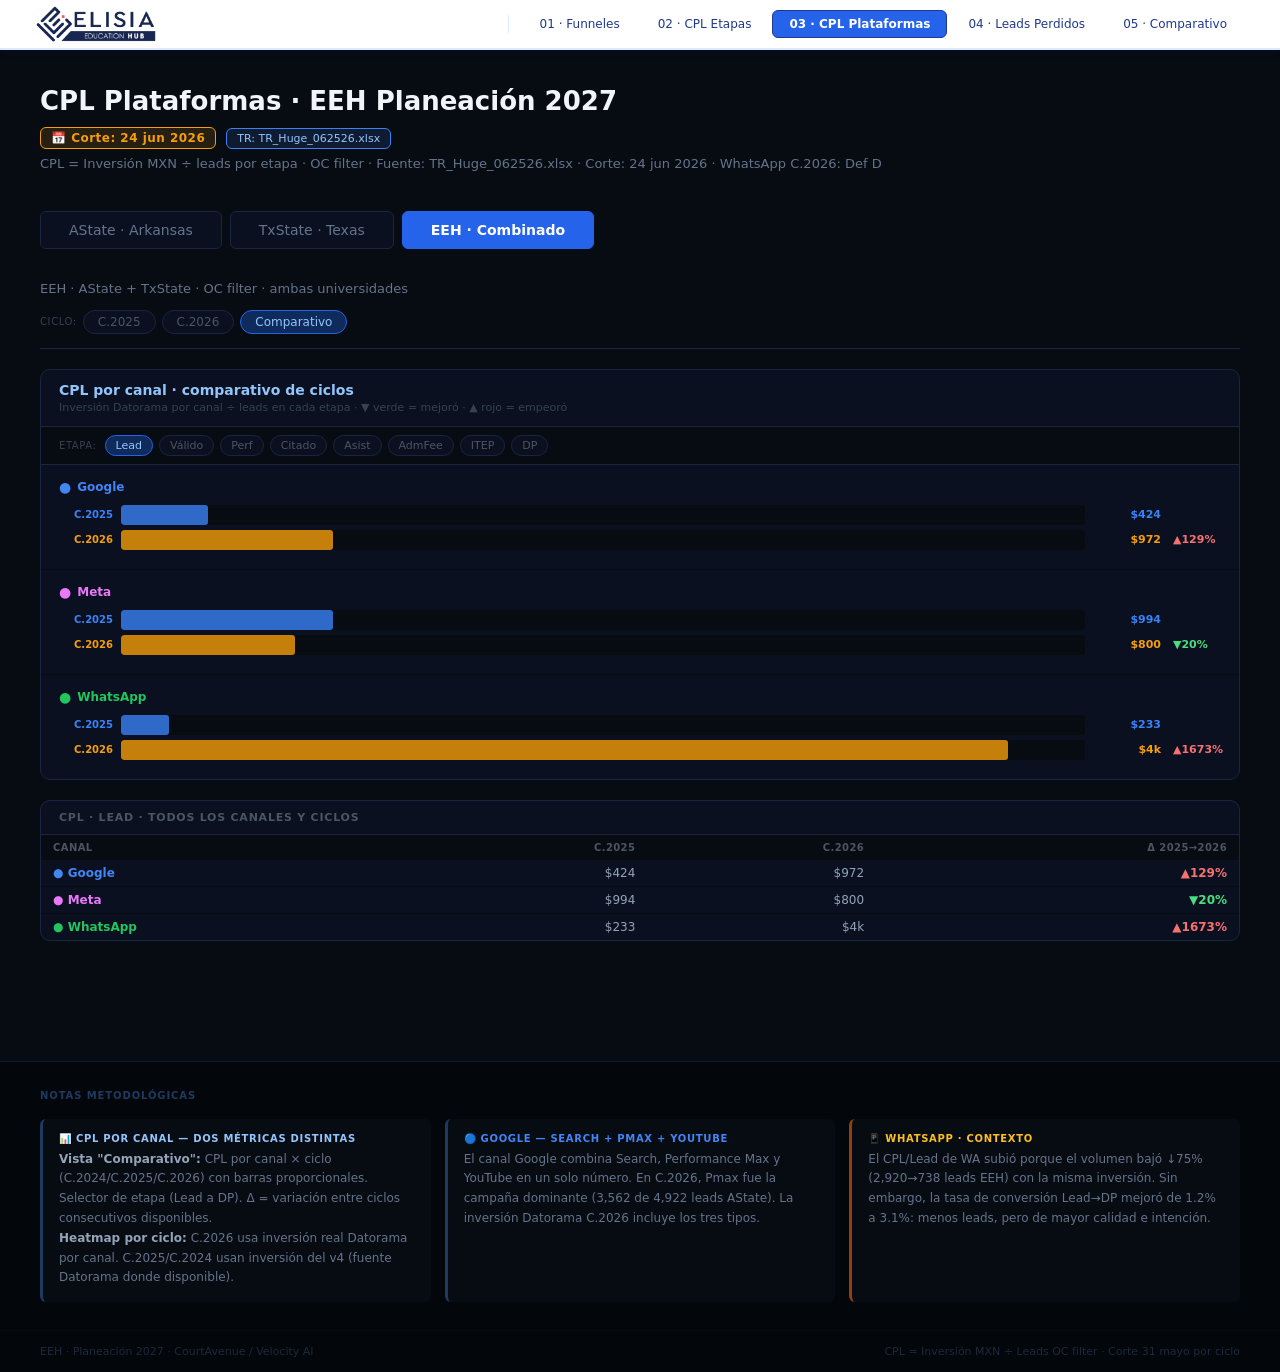
==== commit 00e68bd1: "Tarea 3: menú unificado vía nav.js (autonumerado) + fecha de actualización en portada" ====
--- a/canal_rentabilidad.html
+++ b/canal_rentabilidad.html
@@ -125,15 +125,7 @@
 </head>
 <body>
 
-<nav class="site-nav">
-  <a href="index.html" class="nav-brand"><img src="elisia-logo.webp" class="nav-logo" alt="Elisia Education Hub"></a>
-  <div class="nav-sep"></div>
-  <div class="nav-divider"></div>
-  <a href="funneles_ciclos.html" class="nav-link">01 · Funneles</a>
-  <a href="cpl_etapas.html" class="nav-link">02 · CPL Etapas</a>
-  <a href="canal_rentabilidad.html" class="nav-link active">03 · CPL Plataformas</a>
-  <a href="leads_perdidos.html" class="nav-link">04 · Leads Perdidos</a>
-</nav>
+<nav class="site-nav" id="site-nav"></nav>
 
 <div class="page-body">
 
@@ -709,5 +701,6 @@
   <span>EEH · Planeación 2027 · CourtAvenue / Velocity AI</span>
   <span id="canal-footer">CPL = Inversión MXN ÷ Leads OC filter · Corte 31 mayo por ciclo</span>
 </div>
+<script src="nav.js"></script>
 </body>
 </html>
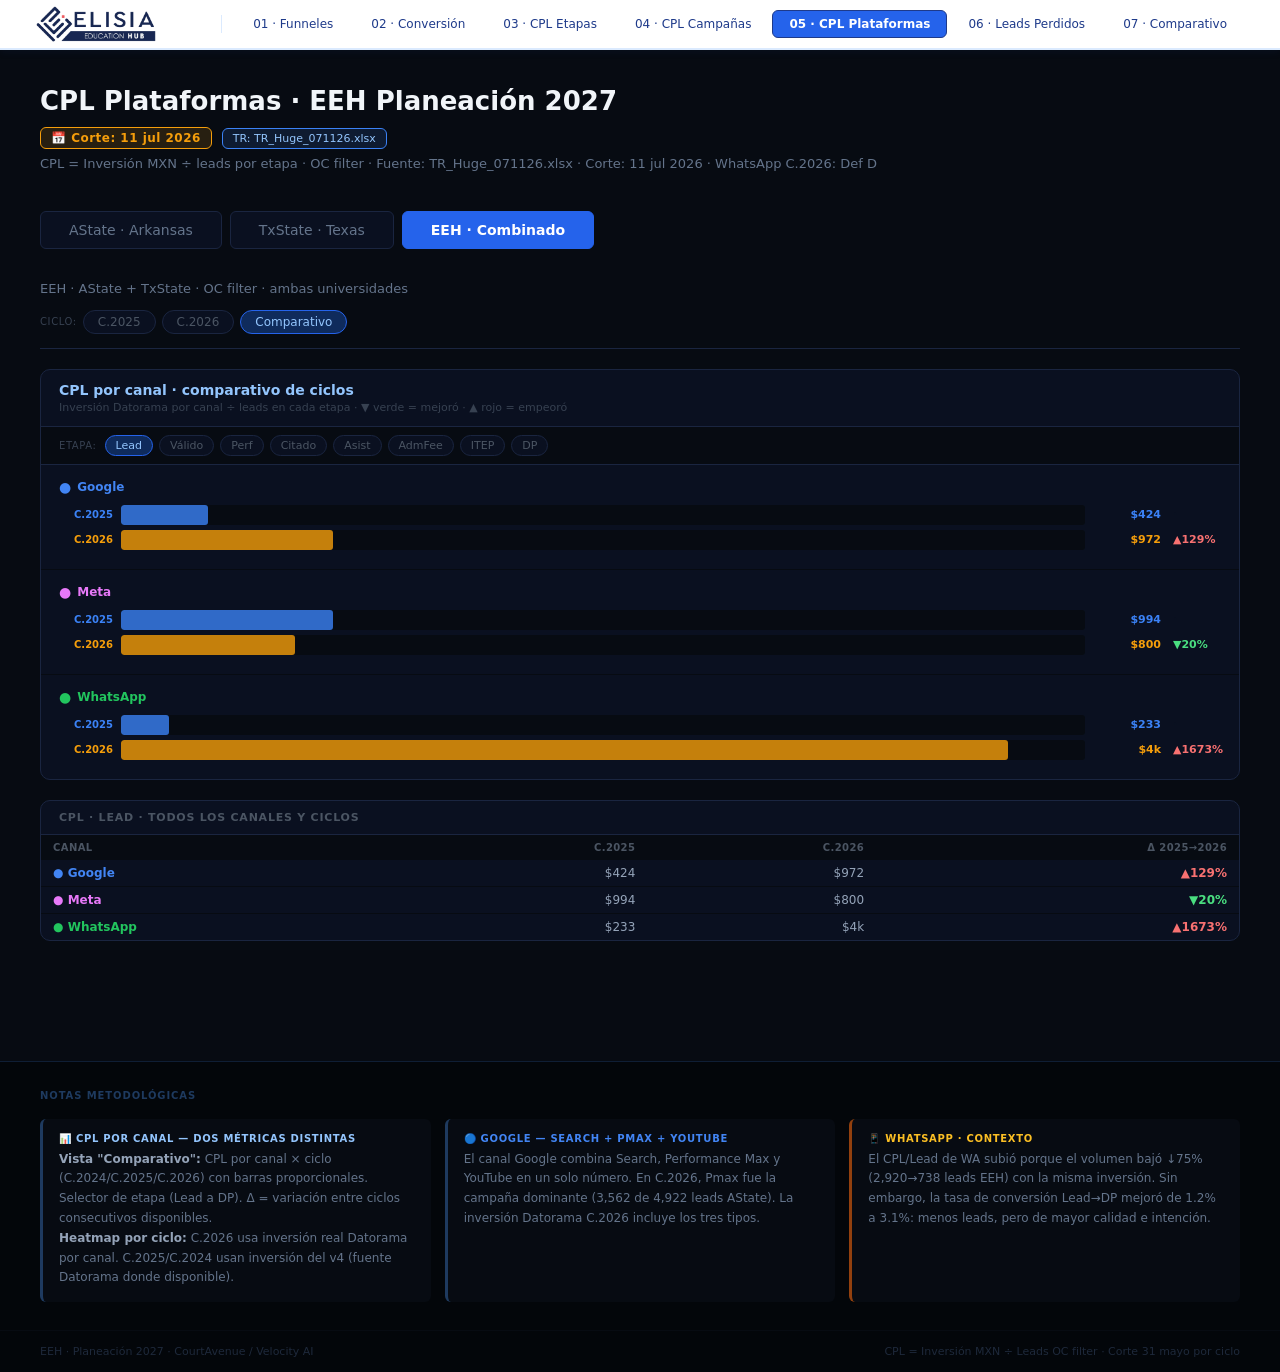
==== commit 8e9125e0: "Refresh corte 11-jul-2026: DATORAMA al_071026 + TR_Huge_071126 - cpl_etapas a julio (NI C2026 AState" ====
--- a/canal_rentabilidad.html
+++ b/canal_rentabilidad.html
@@ -133,7 +133,7 @@
   <h1>CPL Plataformas · EEH Planeación 2027</h1>
   <div style="display:flex;align-items:center;gap:10px;margin:6px 0 4px">
     <span id="corte-badge" style="background:#f59e0b22;border:1px solid #f59e0b;border-radius:6px;padding:3px 10px;font-size:12px;font-weight:700;color:#f59e0b;letter-spacing:.04em">📅 Corte: 24 jun 2026</span>
-    <span id="tr-badge" style="background:#3b82f622;border:1px solid #3b82f6;border-radius:6px;padding:3px 10px;font-size:11px;color:#93c5fd">TR: TR_Huge_062526.xlsx</span>
+    <span id="tr-badge" style="background:#3b82f622;border:1px solid #3b82f6;border-radius:6px;padding:3px 10px;font-size:11px;color:#93c5fd">TR: TR_Huge_071126.xlsx</span>
   </div>
   <p class="sub" id="canal-sub">CPL = Inversión MXN ÷ leads por etapa · OC filter · WhatsApp C.2026: Def D — LeadSource=whatsapp/ca_facebook_whatsapp OR utm_id=genjo OR LeadManagement="Validado por Genjo"</p>
 </div>
@@ -155,10 +155,10 @@
 const STAGES_S=['Lead','Válido','Perf','Citado','Asist','AdmFee','ITEP','DP'];
 const PAID_CHS=['Google','Meta','WhatsApp'];
 
-const CORTE_LABEL = '24 jun 2026';
-const TR_FILE     = 'TR_Huge_062526.xlsx';
-
-// TR_Huge_062526 (corte 24-jun) · scope Digital · 3 canales de pago classify_channel(cpl_app) · sin Genjo
+const CORTE_LABEL = '11 jul 2026';
+const TR_FILE     = 'TR_Huge_071126.xlsx';
+
+// TR_Huge_071126 (corte 24-jun) · scope Digital · 3 canales de pago classify_channel(cpl_app) · sin Genjo
 // Solo canales digitales de pago — sin Web/Campus/Orgánico
 // Google incluye Search + Pmax + YouTube combinados
 const DATA={
